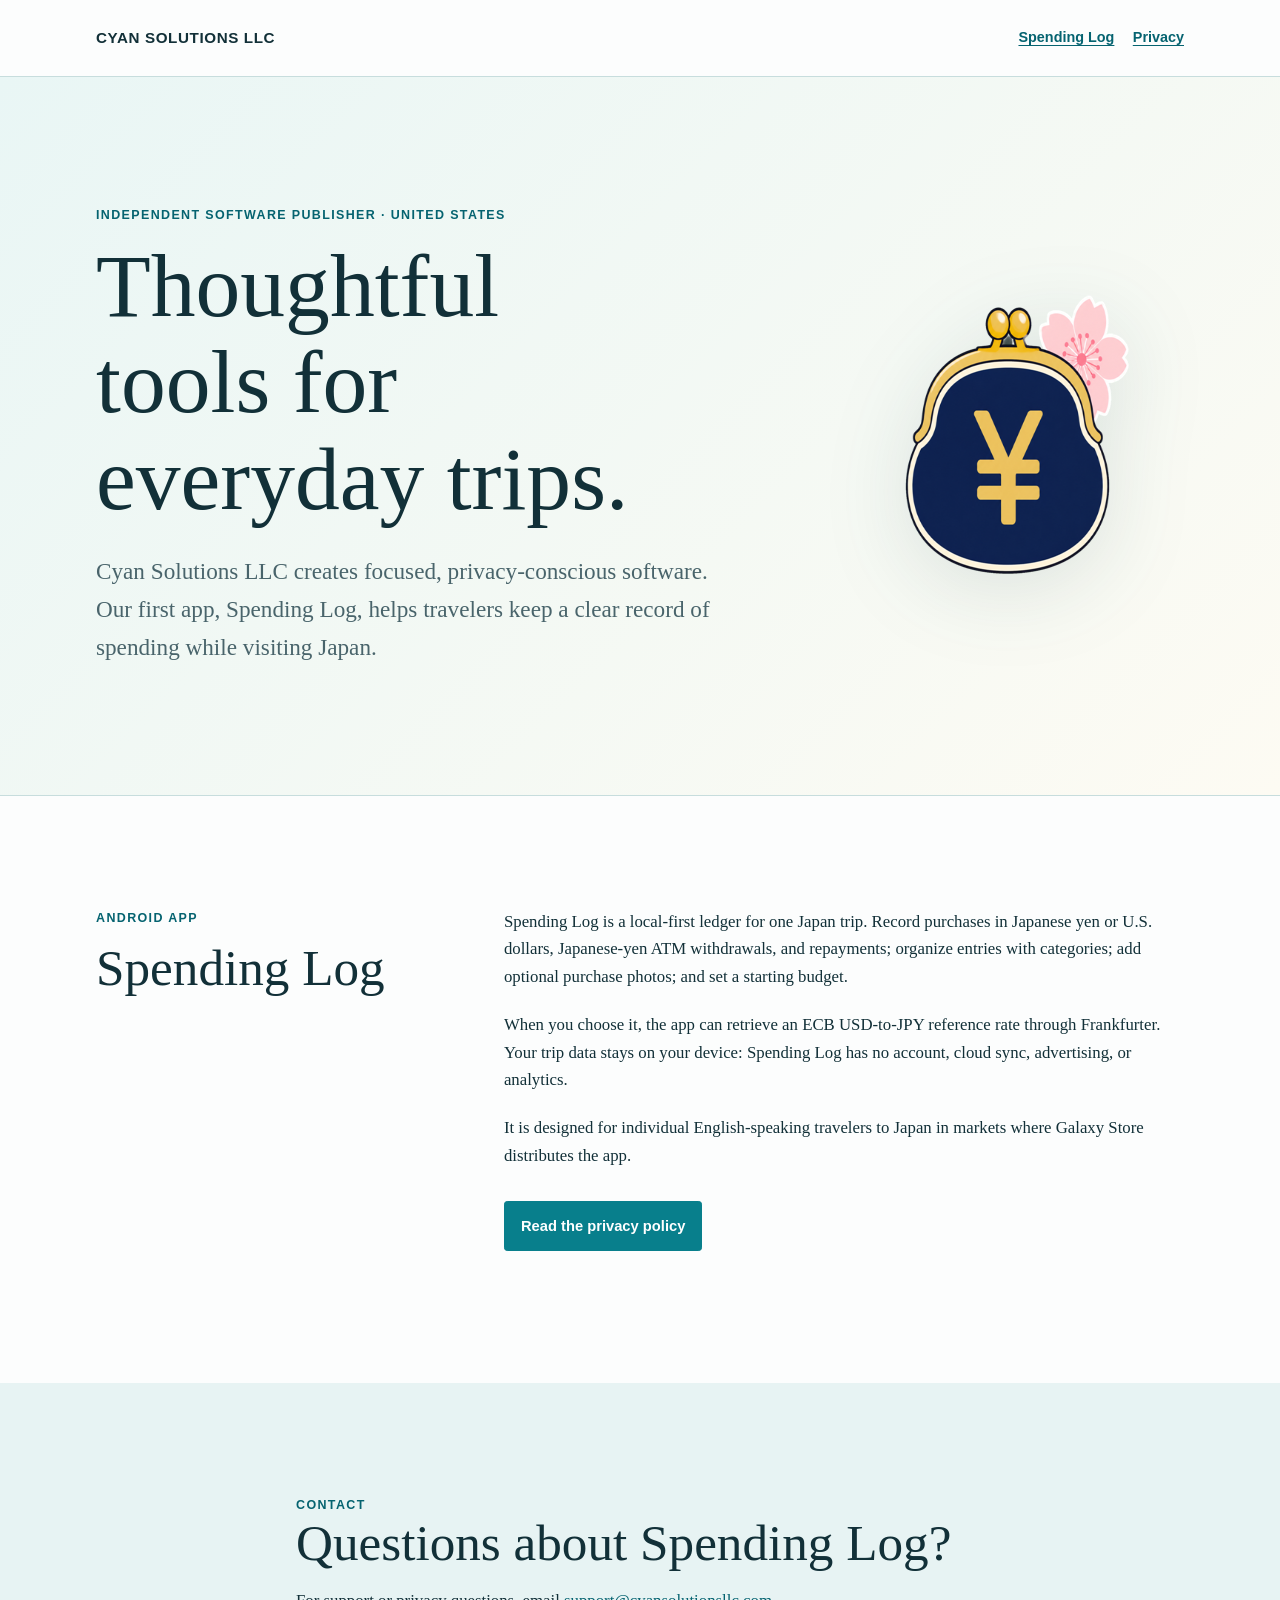
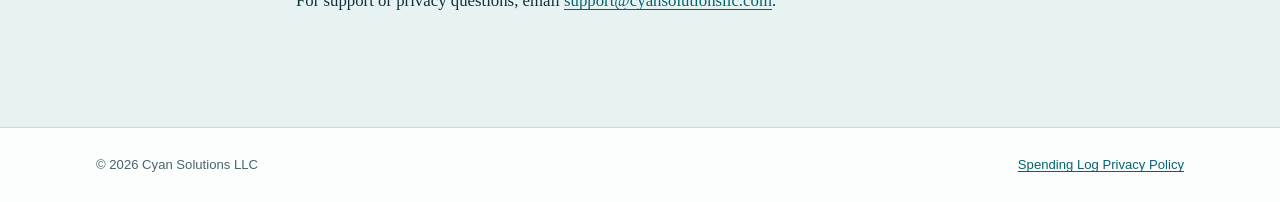
==== index.html @ 2db32383 "Create Cyan Solutions company site" ====
<!doctype html>
<html lang="en">
  <head>
    <meta charset="utf-8">
    <meta name="viewport" content="width=device-width, initial-scale=1">
    <title>Cyan Solutions LLC | Independent software</title>
    <meta name="description" content="Cyan Solutions LLC is a U.S.-based independent software publisher. Explore Spending Log, a local-first Android app for tracking spending in Japan.">
    <link rel="canonical" href="https://cyansolutionsllc.com/">
    <meta property="og:title" content="Cyan Solutions LLC | Independent software">
    <meta property="og:description" content="A U.S.-based independent software publisher and the home of Spending Log.">
    <meta property="og:type" content="website">
    <meta property="og:url" content="https://cyansolutionsllc.com/">
    <link rel="stylesheet" href="/assets/site.css">
  </head>
  <body>
    <a class="skip-link" href="#main-content">Skip to content</a>
    <header class="site-header">
      <div class="container header-content">
        <a class="wordmark" href="/" aria-label="Cyan Solutions LLC home">Cyan Solutions LLC</a>
        <nav aria-label="Primary navigation">
          <a href="#spending-log">Spending Log</a>
          <a href="/privacy/">Privacy</a>
        </nav>
      </div>
    </header>

    <main id="main-content">
      <section class="hero">
        <div class="container hero-layout">
          <div>
            <p class="eyebrow">Independent software publisher · United States</p>
            <h1>Thoughtful tools for everyday trips.</h1>
            <p class="lede">Cyan Solutions LLC creates focused, privacy-conscious software. Our first app, Spending Log, helps travelers keep a clear record of spending while visiting Japan.</p>
          </div>
          <img class="app-art" src="/assets/spending-log-purse.png" width="432" height="432" alt="Spending Log app artwork showing a yen purse">
        </div>
      </section>

      <section id="spending-log" class="section" aria-labelledby="spending-log-heading">
        <div class="container content-grid">
          <div>
            <p class="eyebrow">Android app</p>
            <h2 id="spending-log-heading">Spending Log</h2>
          </div>
          <div class="prose">
            <p>Spending Log is a local-first ledger for one Japan trip. Record purchases in Japanese yen or U.S. dollars, Japanese-yen ATM withdrawals, and repayments; organize entries with categories; add optional purchase photos; and set a starting budget.</p>
            <p>When you choose it, the app can retrieve an ECB USD-to-JPY reference rate through Frankfurter. Your trip data stays on your device: Spending Log has no account, cloud sync, advertising, or analytics.</p>
            <p>It is designed for individual English-speaking travelers to Japan in markets where Galaxy Store distributes the app.</p>
            <p class="actions"><a class="button" href="/privacy/">Read the privacy policy</a></p>
          </div>
        </div>
      </section>

      <section class="section section-muted" aria-labelledby="contact-heading">
        <div class="container contact-block">
          <p class="eyebrow">Contact</p>
          <h2 id="contact-heading">Questions about Spending Log?</h2>
          <p>For support or privacy questions, email <a href="mailto:support@cyansolutionsllc.com">support@cyansolutionsllc.com</a>.</p>
        </div>
      </section>
    </main>

    <footer class="site-footer">
      <div class="container footer-content">
        <span>© 2026 Cyan Solutions LLC</span>
        <a href="/privacy/">Spending Log Privacy Policy</a>
      </div>
    </footer>
  </body>
</html>
---- assets/site.css ----
:root {
  color-scheme: light;
  --ink: #123038;
  --muted-ink: #49646b;
  --paper: #fcfdfd;
  --mist: #e7f3f3;
  --line: #c7dddd;
  --accent: #087f8c;
  --accent-dark: #056370;
  --sun: #e8b84d;
  --shadow: 0 16px 42px rgb(15 64 70 / 12%);
}

* { box-sizing: border-box; }

html { scroll-behavior: smooth; }

body {
  margin: 0;
  color: var(--ink);
  background: var(--paper);
  font-family: Georgia, "Times New Roman", serif;
  font-size: 1.05rem;
  line-height: 1.65;
}

a { color: var(--accent-dark); text-underline-offset: 0.18em; }
a:hover { color: var(--accent); }
a:focus-visible { outline: 3px solid var(--sun); outline-offset: 4px; }

.container { width: min(100% - 2.5rem, 68rem); margin-inline: auto; }

.skip-link {
  position: absolute;
  z-index: 2;
  top: 0.75rem;
  left: 0.75rem;
  padding: 0.5rem 0.75rem;
  color: var(--ink);
  background: var(--sun);
  transform: translateY(-160%);
}
.skip-link:focus { transform: translateY(0); }

.site-header { border-bottom: 1px solid var(--line); background: rgb(252 253 253 / 95%); }
.header-content, .footer-content { display: flex; align-items: center; justify-content: space-between; gap: 1.25rem; }
.header-content { min-height: 4.75rem; }
.wordmark { color: var(--ink); font-family: Arial, Helvetica, sans-serif; font-size: 0.95rem; font-weight: 750; letter-spacing: 0.04em; text-decoration: none; text-transform: uppercase; }
nav { display: flex; flex-wrap: wrap; gap: 1.15rem; }
nav a { font-family: Arial, Helvetica, sans-serif; font-size: 0.9rem; font-weight: 700; }

.hero { overflow: hidden; border-bottom: 1px solid var(--line); background: linear-gradient(135deg, #e9f6f5 0%, #fdfbf3 100%); }
.hero-layout { display: grid; grid-template-columns: minmax(0, 1.3fr) minmax(13rem, 0.7fr); align-items: center; gap: clamp(2rem, 7vw, 6rem); padding-block: clamp(4.5rem, 11vw, 8rem); }
.eyebrow { margin: 0 0 0.75rem; color: var(--accent-dark); font-family: Arial, Helvetica, sans-serif; font-size: 0.78rem; font-weight: 800; letter-spacing: 0.11em; text-transform: uppercase; }
h1, h2 { margin: 0; color: var(--ink); font-weight: 400; line-height: 1.08; }
h1 { max-width: 12ch; font-size: clamp(2.8rem, 7vw, 5.6rem); }
h2 { font-size: clamp(2rem, 4vw, 3.3rem); }
.lede { max-width: 39rem; margin: 1.5rem 0 0; color: var(--muted-ink); font-size: clamp(1.2rem, 2.3vw, 1.45rem); }
.app-art { justify-self: center; width: min(100%, 20rem); filter: drop-shadow(var(--shadow)); }

.section { padding-block: clamp(4rem, 9vw, 7rem); }
.content-grid { display: grid; grid-template-columns: minmax(11rem, 0.62fr) minmax(0, 1.38fr); gap: clamp(2rem, 8vw, 7rem); }
.prose { max-width: 43rem; }
.prose p:first-child { margin-top: 0; }
.prose p { margin-block: 0 1.25rem; }
.actions { margin-top: 2rem !important; }
.button { display: inline-block; padding: 0.72rem 1rem; border: 1px solid var(--accent); border-radius: 0.2rem; color: #fff; background: var(--accent); font-family: Arial, Helvetica, sans-serif; font-size: 0.92rem; font-weight: 750; text-decoration: none; }
.button:hover { color: #fff; background: var(--accent-dark); }

.section-muted { background: var(--mist); }
.contact-block { max-width: 43rem; }
.contact-block h2 { margin-bottom: 1rem; }
.contact-block p { margin-bottom: 0; }
.site-footer { padding-block: 1.65rem; border-top: 1px solid var(--line); color: var(--muted-ink); font-family: Arial, Helvetica, sans-serif; font-size: 0.82rem; }

.policy-header { background: var(--mist); }
.policy-header .container { padding-block: clamp(3.5rem, 8vw, 6rem); }
.policy-header h1 { max-width: 18ch; font-size: clamp(2.6rem, 6vw, 4.6rem); }
.policy-date { margin: 1.25rem 0 0; color: var(--muted-ink); }
.policy { width: min(100% - 2.5rem, 45rem); margin-inline: auto; padding-block: clamp(3.5rem, 7vw, 6rem); }
.policy h2 { margin-top: 2.7rem; font-size: clamp(1.6rem, 3vw, 2.3rem); }
.policy p { margin-block: 1rem; }
.policy code { overflow-wrap: anywhere; padding: 0.08rem 0.28rem; background: var(--mist); font-family: ui-monospace, SFMono-Regular, Menlo, monospace; font-size: 0.88em; }

@media (max-width: 42rem) {
  .container, .policy { width: min(100% - 2rem, 68rem); }
  .header-content, .footer-content { align-items: flex-start; flex-direction: column; justify-content: center; padding-block: 1rem; }
  .hero-layout, .content-grid { grid-template-columns: 1fr; }
  .hero-layout { padding-block: 4rem; }
  .app-art { width: 14rem; }
}
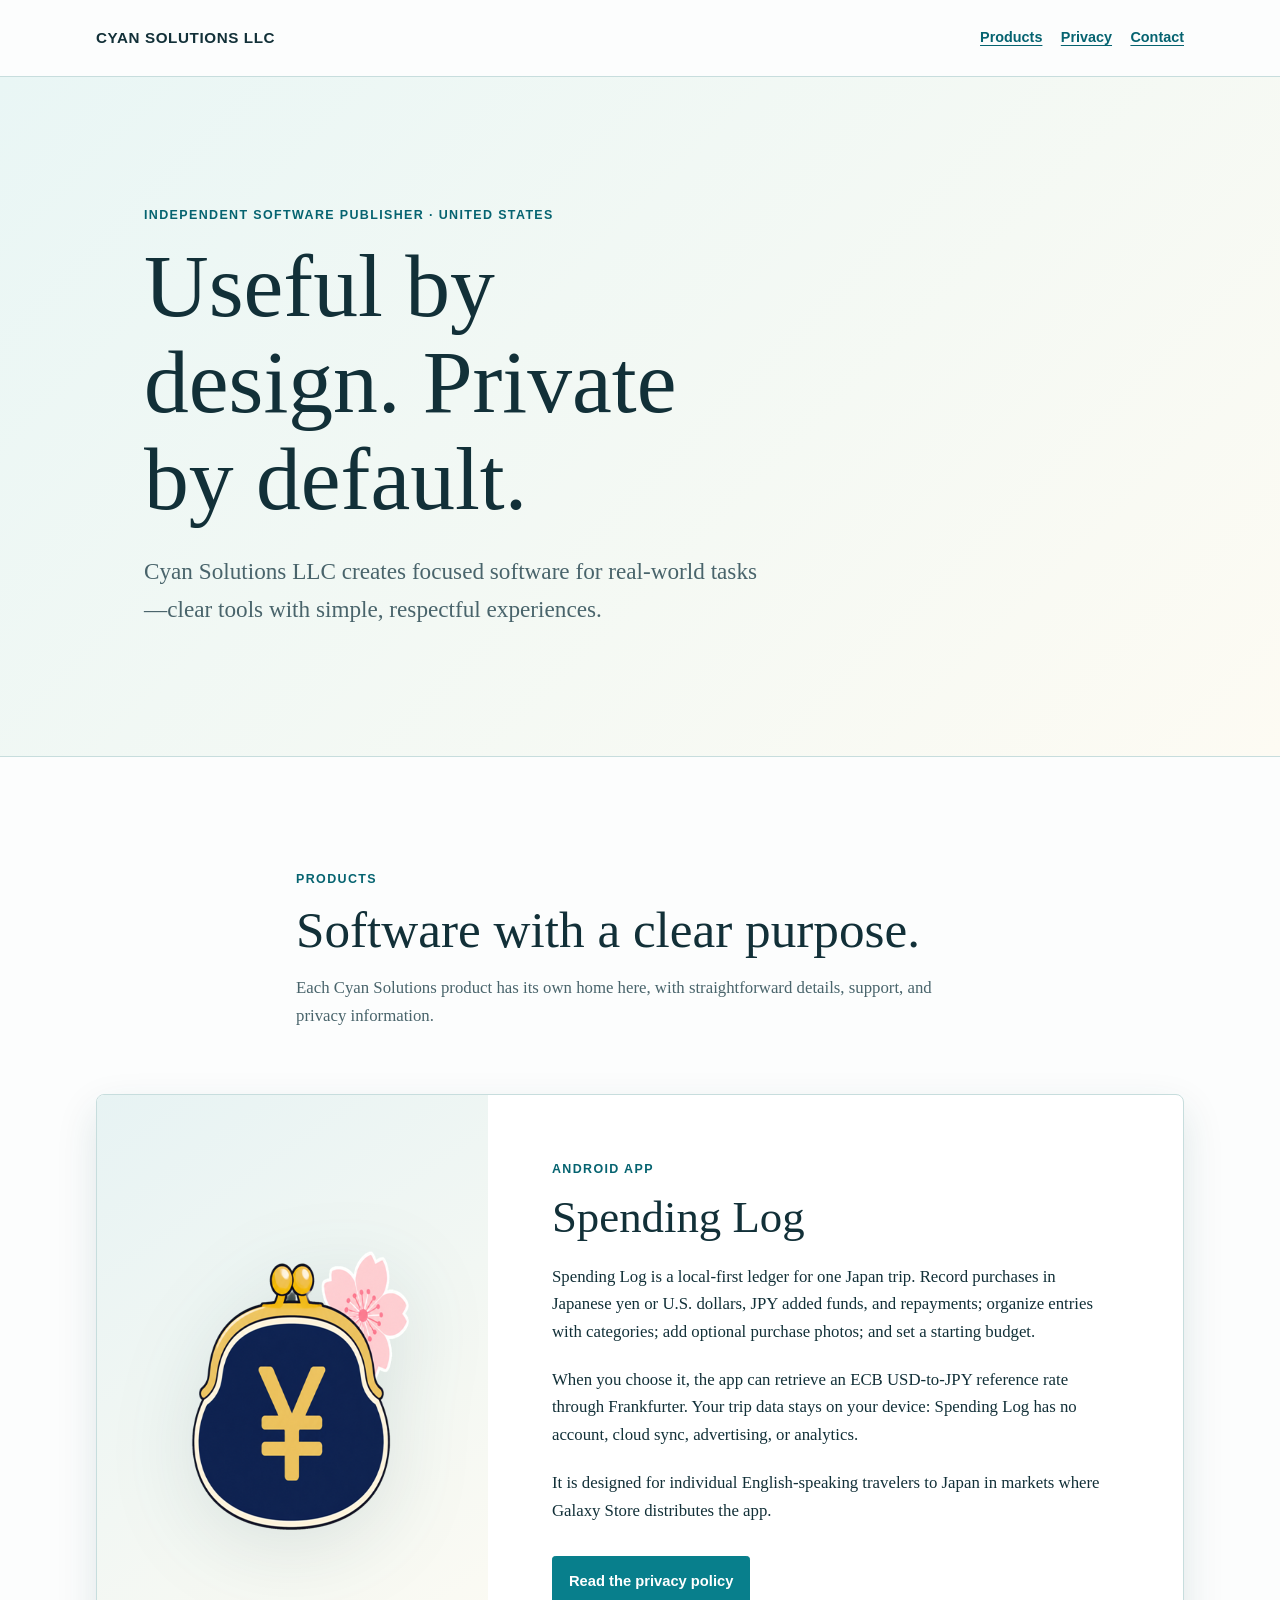
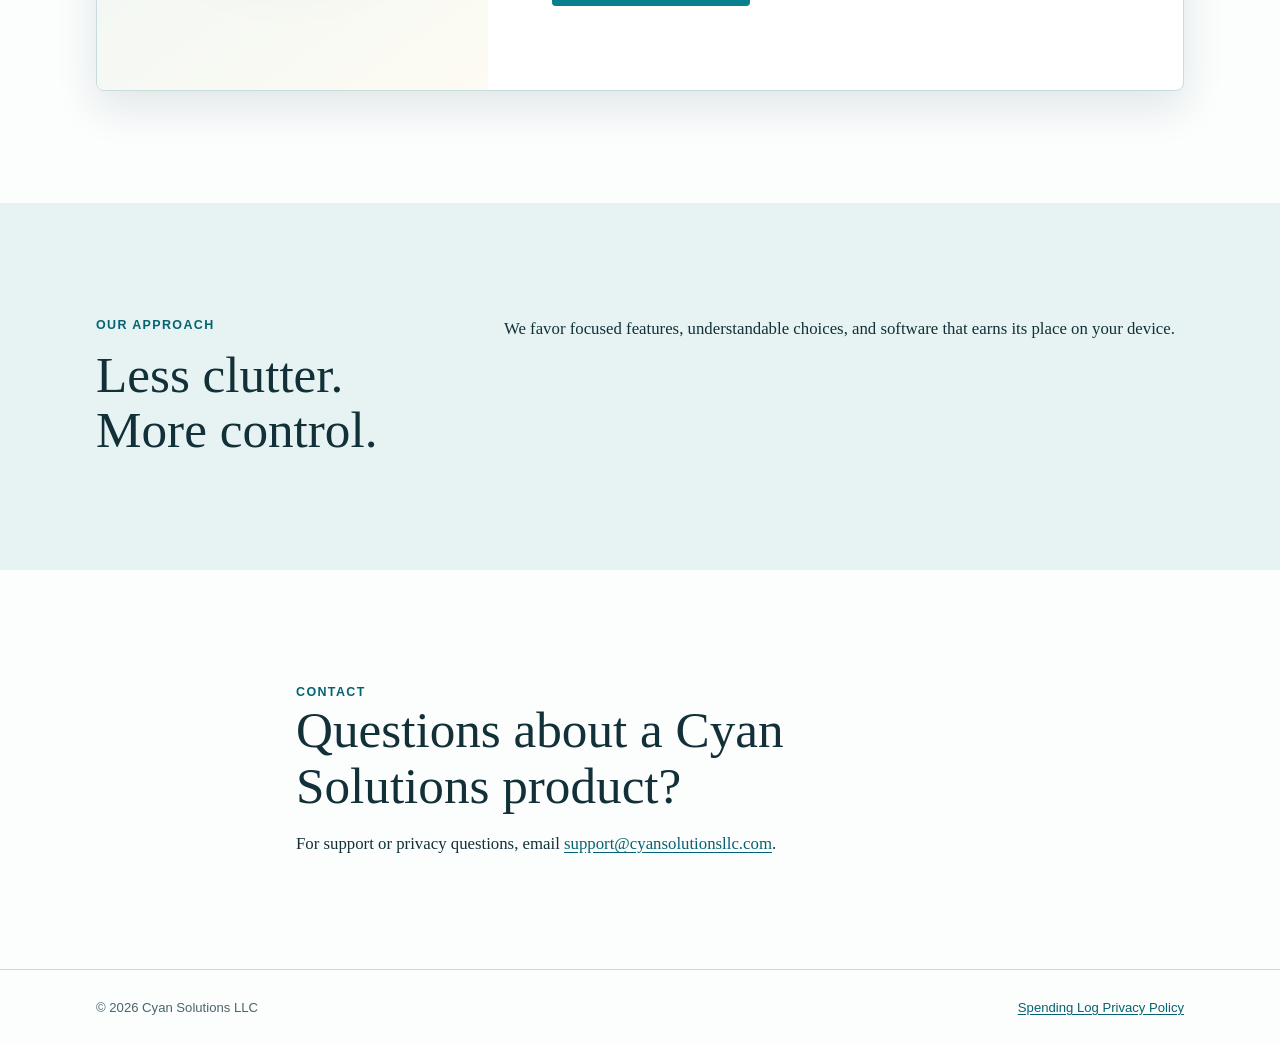
==== commit 2a841c24: "Scale company home page" ====
--- a/index.html
+++ b/index.html
@@ -3,11 +3,11 @@
   <head>
     <meta charset="utf-8">
     <meta name="viewport" content="width=device-width, initial-scale=1">
-    <title>Cyan Solutions LLC | Independent software</title>
-    <meta name="description" content="Cyan Solutions LLC is a U.S.-based independent software publisher. Explore Spending Log, a local-first Android app for tracking spending in Japan.">
+    <title>Cyan Solutions LLC | Thoughtful independent software</title>
+    <meta name="description" content="Cyan Solutions LLC is a U.S.-based independent software publisher creating focused, privacy-conscious tools, including Spending Log for Japan travel.">
     <link rel="canonical" href="https://cyansolutionsllc.com/">
-    <meta property="og:title" content="Cyan Solutions LLC | Independent software">
-    <meta property="og:description" content="A U.S.-based independent software publisher and the home of Spending Log.">
+    <meta property="og:title" content="Cyan Solutions LLC | Thoughtful independent software">
+    <meta property="og:description" content="Focused, privacy-conscious software from Cyan Solutions LLC.">
     <meta property="og:type" content="website">
     <meta property="og:url" content="https://cyansolutionsllc.com/">
     <link rel="stylesheet" href="/assets/site.css">
@@ -18,43 +18,62 @@
       <div class="container header-content">
         <a class="wordmark" href="/" aria-label="Cyan Solutions LLC home">Cyan Solutions LLC</a>
         <nav aria-label="Primary navigation">
-          <a href="#spending-log">Spending Log</a>
+          <a href="#products">Products</a>
           <a href="/privacy/">Privacy</a>
+          <a href="#contact">Contact</a>
         </nav>
       </div>
     </header>
 
     <main id="main-content">
-      <section class="hero">
-        <div class="container hero-layout">
-          <div>
-            <p class="eyebrow">Independent software publisher · United States</p>
-            <h1>Thoughtful tools for everyday trips.</h1>
-            <p class="lede">Cyan Solutions LLC creates focused, privacy-conscious software. Our first app, Spending Log, helps travelers keep a clear record of spending while visiting Japan.</p>
-          </div>
-          <img class="app-art" src="/assets/spending-log-purse.png" width="432" height="432" alt="Spending Log app artwork showing a yen purse">
+      <section class="hero" aria-labelledby="hero-heading">
+        <div class="container hero-content">
+          <p class="eyebrow">Independent software publisher · United States</p>
+          <h1 id="hero-heading">Useful by design. Private by default.</h1>
+          <p class="lede">Cyan Solutions LLC creates focused software for real-world tasks—clear tools with simple, respectful experiences.</p>
         </div>
       </section>
 
-      <section id="spending-log" class="section" aria-labelledby="spending-log-heading">
+      <section id="products" class="section" aria-labelledby="products-heading">
+        <div class="container section-intro">
+          <p class="eyebrow">Products</p>
+          <h2 id="products-heading">Software with a clear purpose.</h2>
+          <p>Each Cyan Solutions product has its own home here, with straightforward details, support, and privacy information.</p>
+        </div>
+
+        <div class="container product-list">
+          <article class="product-card" aria-labelledby="spending-log-heading">
+            <div class="product-art-wrap">
+              <img class="app-art" src="/assets/spending-log-purse.png" width="432" height="432" alt="Spending Log app artwork showing a yen purse">
+            </div>
+            <div class="product-copy">
+              <p class="eyebrow">Android app</p>
+              <h3 id="spending-log-heading">Spending Log</h3>
+              <p>Spending Log is a local-first ledger for one Japan trip. Record purchases in Japanese yen or U.S. dollars, JPY added funds, and repayments; organize entries with categories; add optional purchase photos; and set a starting budget.</p>
+              <p>When you choose it, the app can retrieve an ECB USD-to-JPY reference rate through Frankfurter. Your trip data stays on your device: Spending Log has no account, cloud sync, advertising, or analytics.</p>
+              <p>It is designed for individual English-speaking travelers to Japan in markets where Galaxy Store distributes the app.</p>
+              <p class="actions"><a class="button" href="/privacy/">Read the privacy policy</a></p>
+            </div>
+          </article>
+        </div>
+      </section>
+
+      <section class="section section-muted" aria-labelledby="approach-heading">
         <div class="container content-grid">
           <div>
-            <p class="eyebrow">Android app</p>
-            <h2 id="spending-log-heading">Spending Log</h2>
+            <p class="eyebrow">Our approach</p>
+            <h2 id="approach-heading">Less clutter. More control.</h2>
           </div>
           <div class="prose">
-            <p>Spending Log is a local-first ledger for one Japan trip. Record purchases in Japanese yen or U.S. dollars, Japanese-yen ATM withdrawals, and repayments; organize entries with categories; add optional purchase photos; and set a starting budget.</p>
-            <p>When you choose it, the app can retrieve an ECB USD-to-JPY reference rate through Frankfurter. Your trip data stays on your device: Spending Log has no account, cloud sync, advertising, or analytics.</p>
-            <p>It is designed for individual English-speaking travelers to Japan in markets where Galaxy Store distributes the app.</p>
-            <p class="actions"><a class="button" href="/privacy/">Read the privacy policy</a></p>
+            <p>We favor focused features, understandable choices, and software that earns its place on your device.</p>
           </div>
         </div>
       </section>
 
-      <section class="section section-muted" aria-labelledby="contact-heading">
+      <section id="contact" class="section" aria-labelledby="contact-heading">
         <div class="container contact-block">
           <p class="eyebrow">Contact</p>
-          <h2 id="contact-heading">Questions about Spending Log?</h2>
+          <h2 id="contact-heading">Questions about a Cyan Solutions product?</h2>
           <p>For support or privacy questions, email <a href="mailto:support@cyansolutionsllc.com">support@cyansolutionsllc.com</a>.</p>
         </div>
       </section>
--- a/assets/site.css
+++ b/assets/site.css
@@ -50,16 +50,27 @@
 nav a { font-family: Arial, Helvetica, sans-serif; font-size: 0.9rem; font-weight: 700; }
 
 .hero { overflow: hidden; border-bottom: 1px solid var(--line); background: linear-gradient(135deg, #e9f6f5 0%, #fdfbf3 100%); }
-.hero-layout { display: grid; grid-template-columns: minmax(0, 1.3fr) minmax(13rem, 0.7fr); align-items: center; gap: clamp(2rem, 7vw, 6rem); padding-block: clamp(4.5rem, 11vw, 8rem); }
+.hero-content { max-width: 62rem; padding-block: clamp(4.5rem, 11vw, 8rem); }
 .eyebrow { margin: 0 0 0.75rem; color: var(--accent-dark); font-family: Arial, Helvetica, sans-serif; font-size: 0.78rem; font-weight: 800; letter-spacing: 0.11em; text-transform: uppercase; }
-h1, h2 { margin: 0; color: var(--ink); font-weight: 400; line-height: 1.08; }
+h1, h2, h3 { margin: 0; color: var(--ink); font-weight: 400; line-height: 1.08; }
 h1 { max-width: 12ch; font-size: clamp(2.8rem, 7vw, 5.6rem); }
 h2 { font-size: clamp(2rem, 4vw, 3.3rem); }
+h3 { font-size: clamp(2rem, 3.5vw, 3rem); }
 .lede { max-width: 39rem; margin: 1.5rem 0 0; color: var(--muted-ink); font-size: clamp(1.2rem, 2.3vw, 1.45rem); }
 .app-art { justify-self: center; width: min(100%, 20rem); filter: drop-shadow(var(--shadow)); }
 
 .section { padding-block: clamp(4rem, 9vw, 7rem); }
+.section-intro { max-width: 43rem; margin-bottom: clamp(2rem, 5vw, 4rem); }
+.section-intro h2 { margin-bottom: 1rem; }
+.section-intro p:last-child { margin-bottom: 0; color: var(--muted-ink); }
 .content-grid { display: grid; grid-template-columns: minmax(11rem, 0.62fr) minmax(0, 1.38fr); gap: clamp(2rem, 8vw, 7rem); }
+.product-list { display: grid; gap: 1.5rem; }
+.product-card { display: grid; grid-template-columns: minmax(14rem, 0.72fr) minmax(0, 1.28fr); overflow: hidden; border: 1px solid var(--line); border-radius: 0.5rem; background: #fff; box-shadow: var(--shadow); }
+.product-art-wrap { display: grid; place-items: center; min-height: 21rem; padding: 2.5rem; background: linear-gradient(145deg, #e7f3f3, #fdfbf3); }
+.product-copy { max-width: 45rem; padding: clamp(2rem, 5vw, 4rem); }
+.product-copy .eyebrow { margin-bottom: 0.85rem; }
+.product-copy h3 { margin-bottom: 1.35rem; }
+.product-copy p { margin-block: 0 1.25rem; }
 .prose { max-width: 43rem; }
 .prose p:first-child { margin-top: 0; }
 .prose p { margin-block: 0 1.25rem; }
@@ -85,7 +96,9 @@
 @media (max-width: 42rem) {
   .container, .policy { width: min(100% - 2rem, 68rem); }
   .header-content, .footer-content { align-items: flex-start; flex-direction: column; justify-content: center; padding-block: 1rem; }
-  .hero-layout, .content-grid { grid-template-columns: 1fr; }
-  .hero-layout { padding-block: 4rem; }
+  .content-grid, .product-card { grid-template-columns: 1fr; }
+  .hero-content { padding-block: 4rem; }
+  .product-art-wrap { min-height: 15rem; padding: 2rem; }
+  .product-copy { padding: 2rem; }
   .app-art { width: 14rem; }
 }
